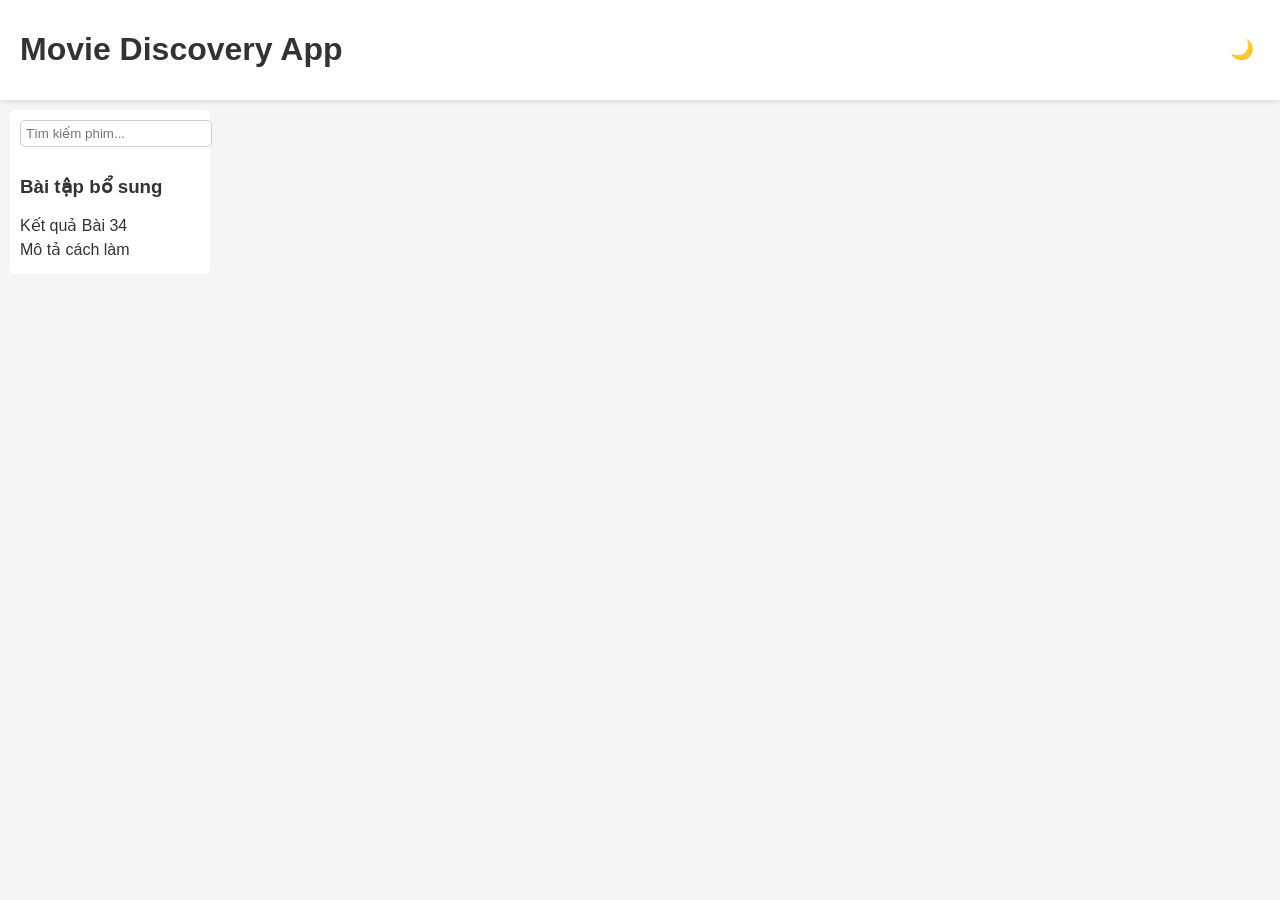
==== index.html @ b43bc693 "Add files via upload" ====
<!DOCTYPE html>
<html lang="vi">
<head>
  <meta charset="UTF-8">
  <meta name="viewport" content="width=device-width, initial-scale=1.0">
  <title>Movie Discovery App</title>
  <link rel="stylesheet" href="css/style.css">
  <style>
    :root {
      --bg-color: #f5f5f5;
      --text-color: #333;
      --card-bg: #fff;
    }
    body.dark-mode {
      --bg-color: #1e1e1e;
      --text-color: #f5f5f5;
      --card-bg: #2c2c2c;
    }

    body {
      margin: 0;
      font-family: Arial, sans-serif;
      background-color: var(--bg-color);
      color: var(--text-color);
    }

    header {
      display: flex;
      justify-content: space-between;
      align-items: center;
      padding: 10px 20px;
      background-color: var(--card-bg);
      box-shadow: 0 2px 5px rgba(0,0,0,0.1);
    }

    #toggle-theme {
      font-size: 1.2rem;
      cursor: pointer;
      background: none;
      border: none;
    }

    .container {
      display: grid;
      grid-template-columns: 200px 1fr;
      gap: 10px;
      padding: 10px;
    }

    .sidebar {
      background-color: var(--card-bg);
      padding: 10px;
      border-radius: 5px;
      height: fit-content;
    }

    #genre-filters label, .extra-links a {
      display: block;
      margin-bottom: 5px;
      text-decoration: none;
      color: var(--text-color);
    }

    .main-content {
      display: grid;
      grid-template-columns: repeat(auto-fill,minmax(180px,1fr));
      gap: 15px;
    }

    .movie-card {
      background-color: var(--card-bg);
      padding: 10px;
      border-radius: 5px;
      box-shadow: 0 2px 5px rgba(0,0,0,0.1);
      cursor: pointer;
      text-align: center;
      transition: transform 0.3s, box-shadow 0.3s;
    }

    .movie-card:hover {
      transform: scale(1.05);
      box-shadow: 0 4px 10px rgba(0,0,0,0.2);
    }

    .movie-card img {
      width: 100%;
      border-radius: 5px;
    }

    /* Modal */
    .modal {
      position: fixed;
      top: 0;
      left: 0;
      width: 100%;
      height: 100%;
      background-color: rgba(0,0,0,0.7);
      display: flex;
      justify-content: center;
      align-items: center;
      z-index: 9999;
    }

    .modal.hidden {
      display: none;
    }

    .modal-content {
      background-color: var(--card-bg);
      padding: 20px;
      border-radius: 8px;
      max-width: 600px;
      max-height: 90vh;
      overflow-y: auto;
      position: relative;
    }

    .modal-content img {
      max-width: 100%;
      border-radius: 5px;
      margin-bottom: 10px;
    }

    .close {
      position: absolute;
      top: 10px;
      right: 15px;
      font-size: 1.5rem;
      cursor: pointer;
    }

    input[type="text"] {
      width: 100%;
      padding: 5px;
      margin-bottom: 10px;
      border-radius: 5px;
      border: 1px solid #ccc;
    }

    @media(max-width:768px){
      .container {
        grid-template-columns: 1fr;
      }
      .sidebar {
        display: flex;
        flex-direction: column;
        overflow-x: auto;
        padding: 5px;
      }
      #genre-filters label, .extra-links a {
        margin-right: 0;
        margin-bottom: 5px;
      }
    }
  </style>
</head>
<body>

  <!-- Modal luôn ở đầu body -->
  <div id="modal" class="modal hidden">
    <div class="modal-content">
      <span id="close-modal" class="close">&times;</span>
      <div id="modal-body"></div>
    </div>
  </div>

  <header>
    <h1>Movie Discovery App</h1>
    <button id="toggle-theme">🌙</button>
  </header>

  <div class="container">
    <aside class="sidebar">
      <input type="text" id="search-input" placeholder="Tìm kiếm phim...">
      <div id="genre-filters"></div>

      <div class="extra-links">
        <h3>Bài tập bổ sung</h3>
        <a href="231A011160_sang_bt34.html" target="_blank">Kết quả Bài 34</a>
        <a href="mota.html" target="_blank">Mô tả cách làm</a>
      </div>
    </aside>

    <main class="main-content" id="movie-list"></main>
  </div>

  <script src="js/app.js"></script>
</body>
</html>
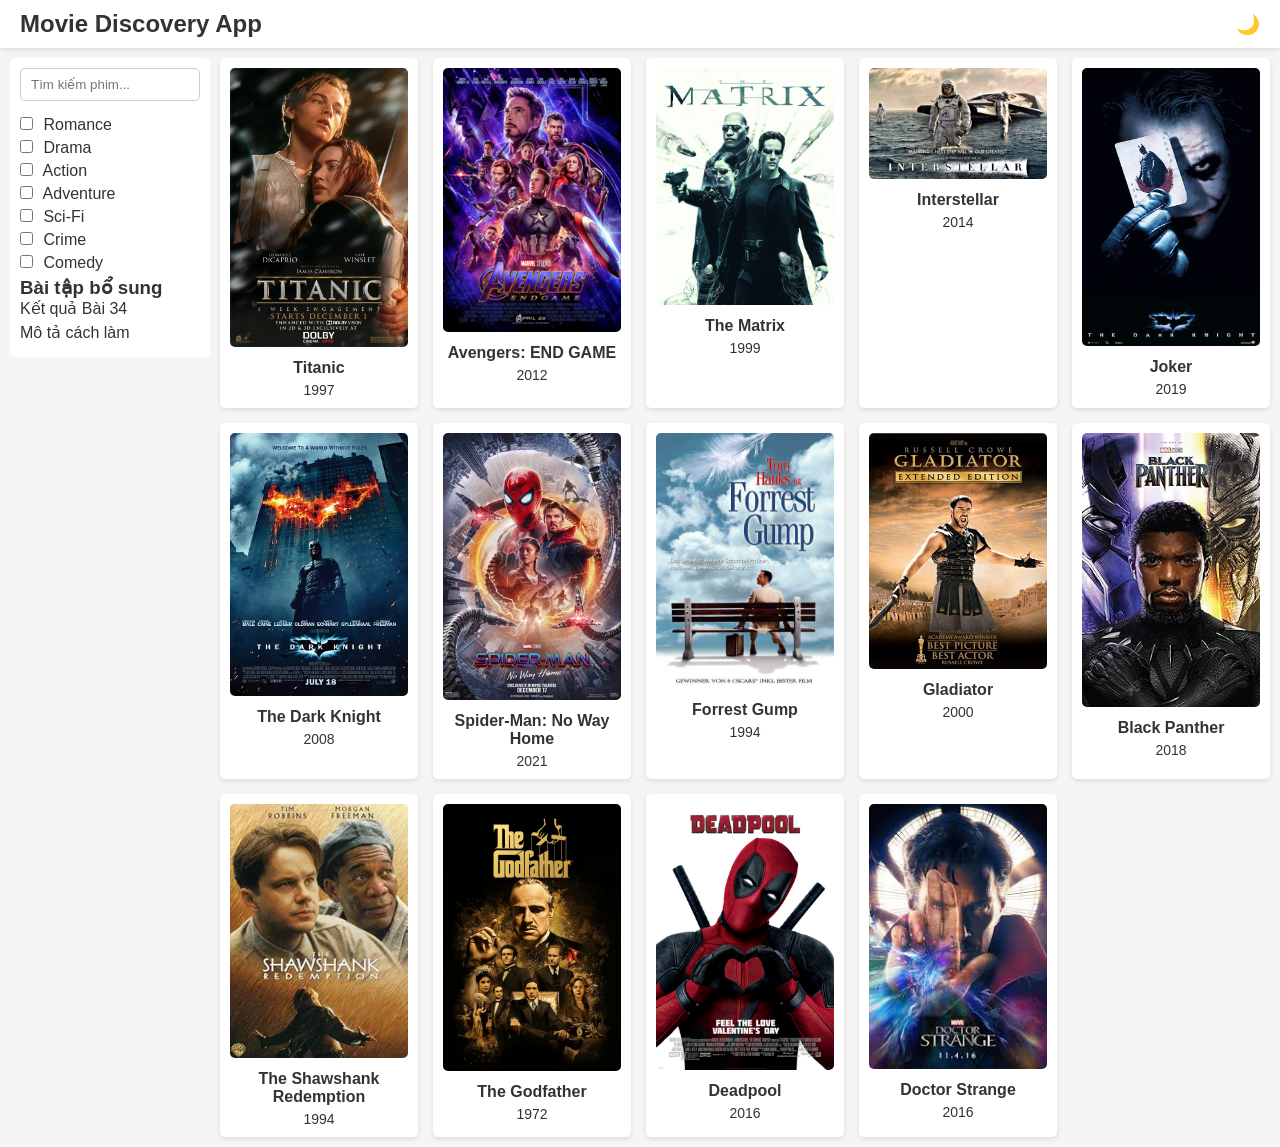
==== commit 5eb2035d: "Update index.html" ====
--- a/index.html
+++ b/index.html
@@ -4,7 +4,7 @@
   <meta charset="UTF-8">
   <meta name="viewport" content="width=device-width, initial-scale=1.0">
   <title>Movie Discovery App</title>
-  <link rel="stylesheet" href="css/style.css">
+  <link rel="stylesheet" href="style.css">
   <style>
     :root {
       --bg-color: #f5f5f5;
@@ -184,6 +184,6 @@
     <main class="main-content" id="movie-list"></main>
   </div>
 
-  <script src="js/app.js"></script>
+  <script src="app.js"></script>
 </body>
-</html>+</html>
--- a/style.css
+++ b/style.css
@@ -0,0 +1,214 @@
+/* =========================
+   VARIABLES CHO LIGHT/DARK MODE
+========================= */
+:root {
+  --bg-color: #ffffff;
+  --text-color: #222;
+  --card-bg: #f9f9f9;
+  --card-shadow: rgba(0,0,0,0.1);
+  --header-bg: #f1f1f1;
+}
+
+body.dark-mode {
+  --bg-color: #1c1c1c;
+  --text-color: #f0f0f0;
+  --card-bg: #2c2c2c;
+  --card-shadow: rgba(0,0,0,0.7);
+  --header-bg: #2a2a2a;
+}
+
+/* =========================
+   GLOBAL
+========================= */
+* {
+  box-sizing: border-box;
+  margin: 0;
+  padding: 0;
+  font-family: Arial, sans-serif;
+}
+
+body {
+  background-color: var(--bg-color);
+  color: var(--text-color);
+  min-height: 100vh;
+}
+
+/* =========================
+   HEADER
+========================= */
+header {
+  display: flex;
+  justify-content: space-between;
+  align-items: center;
+  padding: 15px 20px;
+  background-color: var(--header-bg);
+  box-shadow: 0 2px 4px var(--card-shadow);
+}
+
+header h1 {
+  font-size: 24px;
+}
+
+header button {
+  font-size: 20px;
+  cursor: pointer;
+  background: none;
+  border: none;
+}
+
+/* =========================
+   CONTAINER
+========================= */
+.container {
+  display: grid;
+  grid-template-columns: 250px 1fr;
+  gap: 20px;
+  padding: 20px;
+}
+
+/* =========================
+   SIDEBAR
+========================= */
+.sidebar {
+  background-color: var(--card-bg);
+  padding: 15px;
+  border-radius: 8px;
+}
+
+.sidebar input[type="text"] {
+  width: 100%;
+  padding: 8px 10px;
+  margin-bottom: 15px;
+  border-radius: 5px;
+  border: 1px solid #ccc;
+}
+
+/* =========================
+   GENRE FILTER
+========================= */
+#genre-filters label {
+  display: block;
+  margin-bottom: 5px;
+  cursor: pointer;
+}
+
+#genre-filters input[type="checkbox"] {
+  margin-right: 6px;
+}
+
+/* =========================
+   MOVIE CARDS
+========================= */
+.main-content {
+  display: grid;
+  grid-template-columns: repeat(auto-fill, minmax(180px, 1fr));
+  gap: 15px;
+}
+
+.movie-card {
+  background-color: var(--card-bg);
+  border-radius: 8px;
+  padding: 10px;
+  text-align: center;
+  cursor: pointer;
+  transition: transform 0.2s ease, box-shadow 0.2s ease;
+  box-shadow: 0 2px 6px var(--card-shadow);
+}
+
+.movie-card img {
+  width: 100%;
+  border-radius: 5px;
+  margin-bottom: 8px;
+}
+
+.movie-card h3 {
+  font-size: 16px;
+  margin-bottom: 5px;
+}
+
+.movie-card p {
+  font-size: 14px;
+  color: var(--text-color);
+}
+
+.movie-card:hover {
+  transform: scale(1.05);
+  box-shadow: 0 4px 12px var(--card-shadow);
+}
+
+/* =========================
+   MODAL
+========================= */
+.modal {
+  position: fixed;
+  top: 0;
+  left: 0;
+  width: 100%;
+  height: 100%;
+  background-color: rgba(0,0,0,0.7);
+  display: flex;
+  justify-content: center;
+  align-items: center;
+  z-index: 999;
+}
+
+.modal.hidden {
+  display: none;
+}
+
+.modal-content {
+  background-color: var(--card-bg);
+  padding: 20px;
+  border-radius: 8px;
+  width: 90%;
+  max-width: 500px;
+  max-height: 90%;
+  overflow-y: auto;
+  position: relative;
+}
+
+.modal-content img {
+  display: block;
+  margin: 10px auto;
+  border-radius: 5px;
+}
+
+.modal-content h2 {
+  margin-bottom: 10px;
+  text-align: center;
+}
+
+.modal-content p {
+  margin-bottom: 8px;
+  line-height: 1.4;
+}
+
+.close {
+  position: absolute;
+  top: 10px;
+  right: 15px;
+  font-size: 25px;
+  font-weight: bold;
+  cursor: pointer;
+}
+
+/* =========================
+   RESPONSIVE
+========================= */
+@media (max-width: 768px) {
+  .container {
+    grid-template-columns: 1fr;
+  }
+  .sidebar {
+    margin-bottom: 20px;
+  }
+  .main-content {
+    grid-template-columns: repeat(auto-fill, minmax(140px, 1fr));
+  }
+}
+
+@media (max-width: 480px) {
+  .main-content {
+    grid-template-columns: repeat(auto-fill, minmax(120px, 1fr));
+  }
+}
